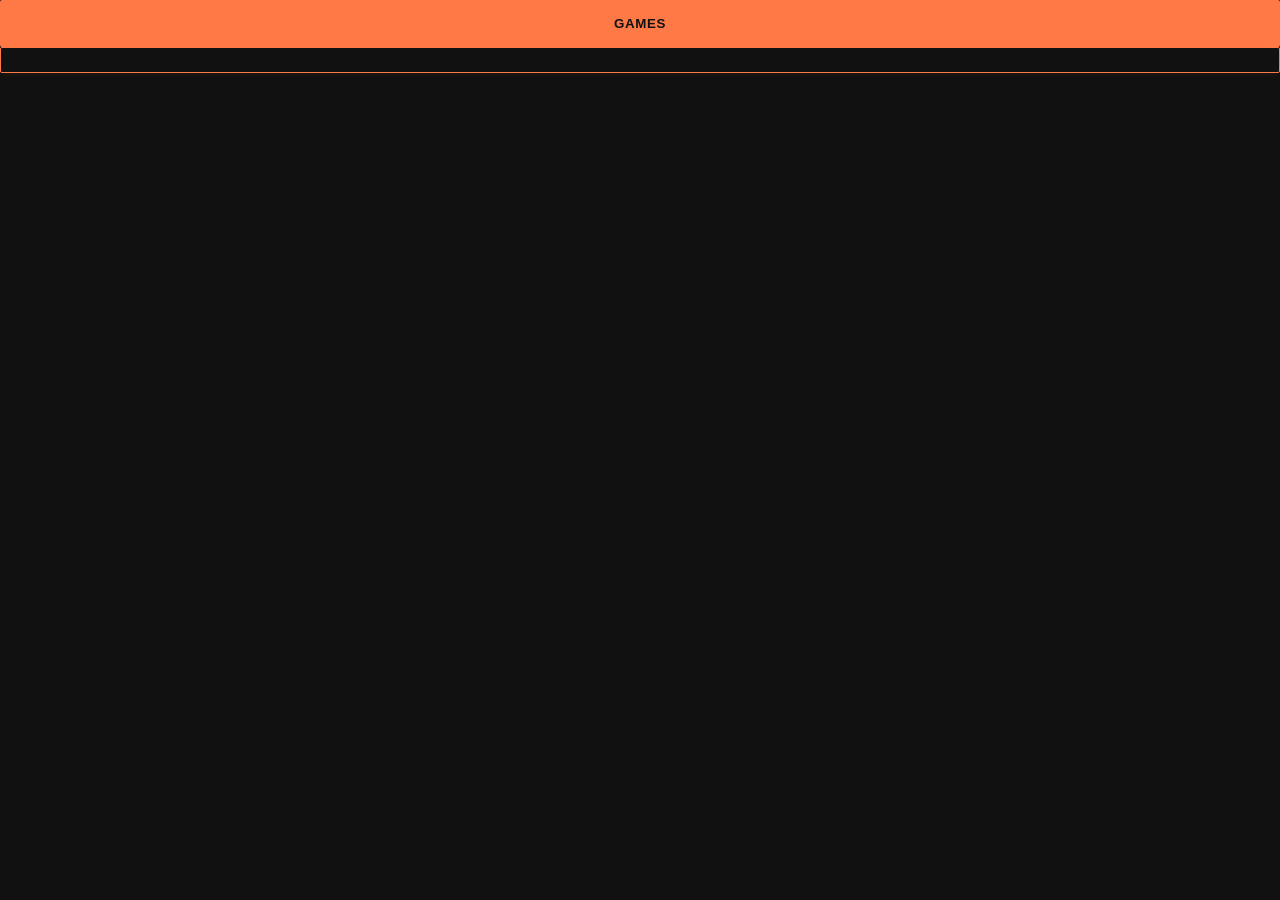
==== index.html @ ea9907a5 "Created base files." ====
<!DOCTYPE html>
<html lang="en">
<head>
    <meta charset="UTF-8">
    <meta name="viewport" content="width=device-width, initial-scale=1.0">
    <title>Document</title>
    <link rel="stylesheet" href="css/styles.css">
</head>
<body>
    <header>
        <a></a>
    </header>
    <button class="btn-primary">Games</button>
    <button class="btn-outline"></button>
</body>
</html>
---- css/styles.css ----
/* * Slash Studios - Dark Orange Theme
 * Custom Stylesheet
 */

/* =========================================
   1. Typography Imports
   ========================================= */
@import url('https://fonts.googleapis.com/css2?family=Fira+Code:wght@400;600&family=Inter:wght@300;400;600;800&display=swap');

/* =========================================
   2. Theme Variables (VSCode Orange)
   ========================================= */
:root {
    /* Colors */
    --vs-bg: #111111;           /* Main background */
    --vs-surface: #1e1e1e;      /* Card/Nav background */
    --vs-border: #2d2d2d;       /* Subtle structural borders */
    --vs-accent: #ff7946;       /* The signature orange */
    --vs-accent-hover: #ff5c1c; /* Darker orange for hover states */
    --vs-text: #d4d4d4;         /* Standard paragraph text */
    --vs-muted: #858585;        /* Muted/comment text */
    --vs-white: #ffffff;

    /* Fonts */
    --font-sans: 'Inter', sans-serif;
    --font-mono: 'Fira Code', monospace;
}

/* =========================================
   3. Base Styles & Resets
   ========================================= */
* {
    box-sizing: border-box;
    margin: 0;
    padding: 0;
}

html {
    scroll-behavior: smooth;
}

body {
    background-color: var(--vs-bg);
    color: var(--vs-text);
    font-family: var(--font-sans);
    -webkit-font-smoothing: antialiased;
    -moz-osx-font-smoothing: grayscale;
    min-height: 100vh;
    display: flex;
    flex-direction: column;
}

/* Highlighting text matches the theme */
::selection {
    background-color: var(--vs-accent);
    color: var(--vs-bg);
}

/* Typography Base Classes */
h1, h2, h3, h4, h5, h6 {
    color: var(--vs-white);
    font-weight: 800;
    text-transform: uppercase;
    letter-spacing: -0.05em;
}

a {
    text-decoration: none;
    color: inherit;
    transition: color 0.2s ease;
}

/* =========================================
   4. Custom Scrollbar (Dark Theme)
   ========================================= */
::-webkit-scrollbar {
    width: 10px;
}

::-webkit-scrollbar-track {
    background: var(--vs-bg);
}

::-webkit-scrollbar-thumb {
    background: var(--vs-border);
    border-radius: 5px;
}

::-webkit-scrollbar-thumb:hover {
    background: var(--vs-accent);
}

/* =========================================
   5. Custom Theme Utilities & Effects
   ========================================= */
   
/* Use this for the monospace/code sections */
.font-mono {
    font-family: var(--font-mono);
}

/* The neon orange text glow */
.glow-text {
    color: var(--vs-accent);
    text-shadow: 0 0 15px rgba(255, 121, 70, 0.4);
}

/* Accent text color helper */
.text-accent {
    color: var(--vs-accent);
}

.text-muted {
    color: var(--vs-muted);
}

/* Game Card hover effect */
.accent-border-hover {
    background-color: var(--vs-bg);
    border: 1px solid var(--vs-border);
    transition: border-color 0.3s ease, box-shadow 0.3s ease;
}

.accent-border-hover:hover {
    border-color: var(--vs-accent);
    box-shadow: 0 0 20px rgba(255, 121, 70, 0.15);
}

/* Primary Button Style */
.btn-primary {
    display: inline-block;
    padding: 1rem 2rem;
    background-color: var(--vs-accent);
    color: var(--vs-bg);
    font-weight: bold;
    text-transform: uppercase;
    letter-spacing: 0.05em;
    border-radius: 2px;
    border: none;
    cursor: pointer;
    transition: background-color 0.3s ease;
}

.btn-primary:hover {
    background-color: var(--vs-accent-hover);
}

/* Outline/Ghost Button Style */
.btn-outline {
    display: inline-block;
    padding: 0.75rem 1.5rem;
    background-color: transparent;
    color: var(--vs-accent);
    border: 1px solid var(--vs-accent);
    font-family: var(--font-mono);
    font-size: 0.875rem;
    border-radius: 2px;
    cursor: pointer;
    transition: all 0.3s ease;
    box-shadow: 0 0 10px rgba(255, 121, 70, 0.1);
}

.btn-outline:hover {
    background-color: var(--vs-accent);
    color: var(--vs-bg);
    box-shadow: 0 0 15px rgba(255, 121, 70, 0.4);
}
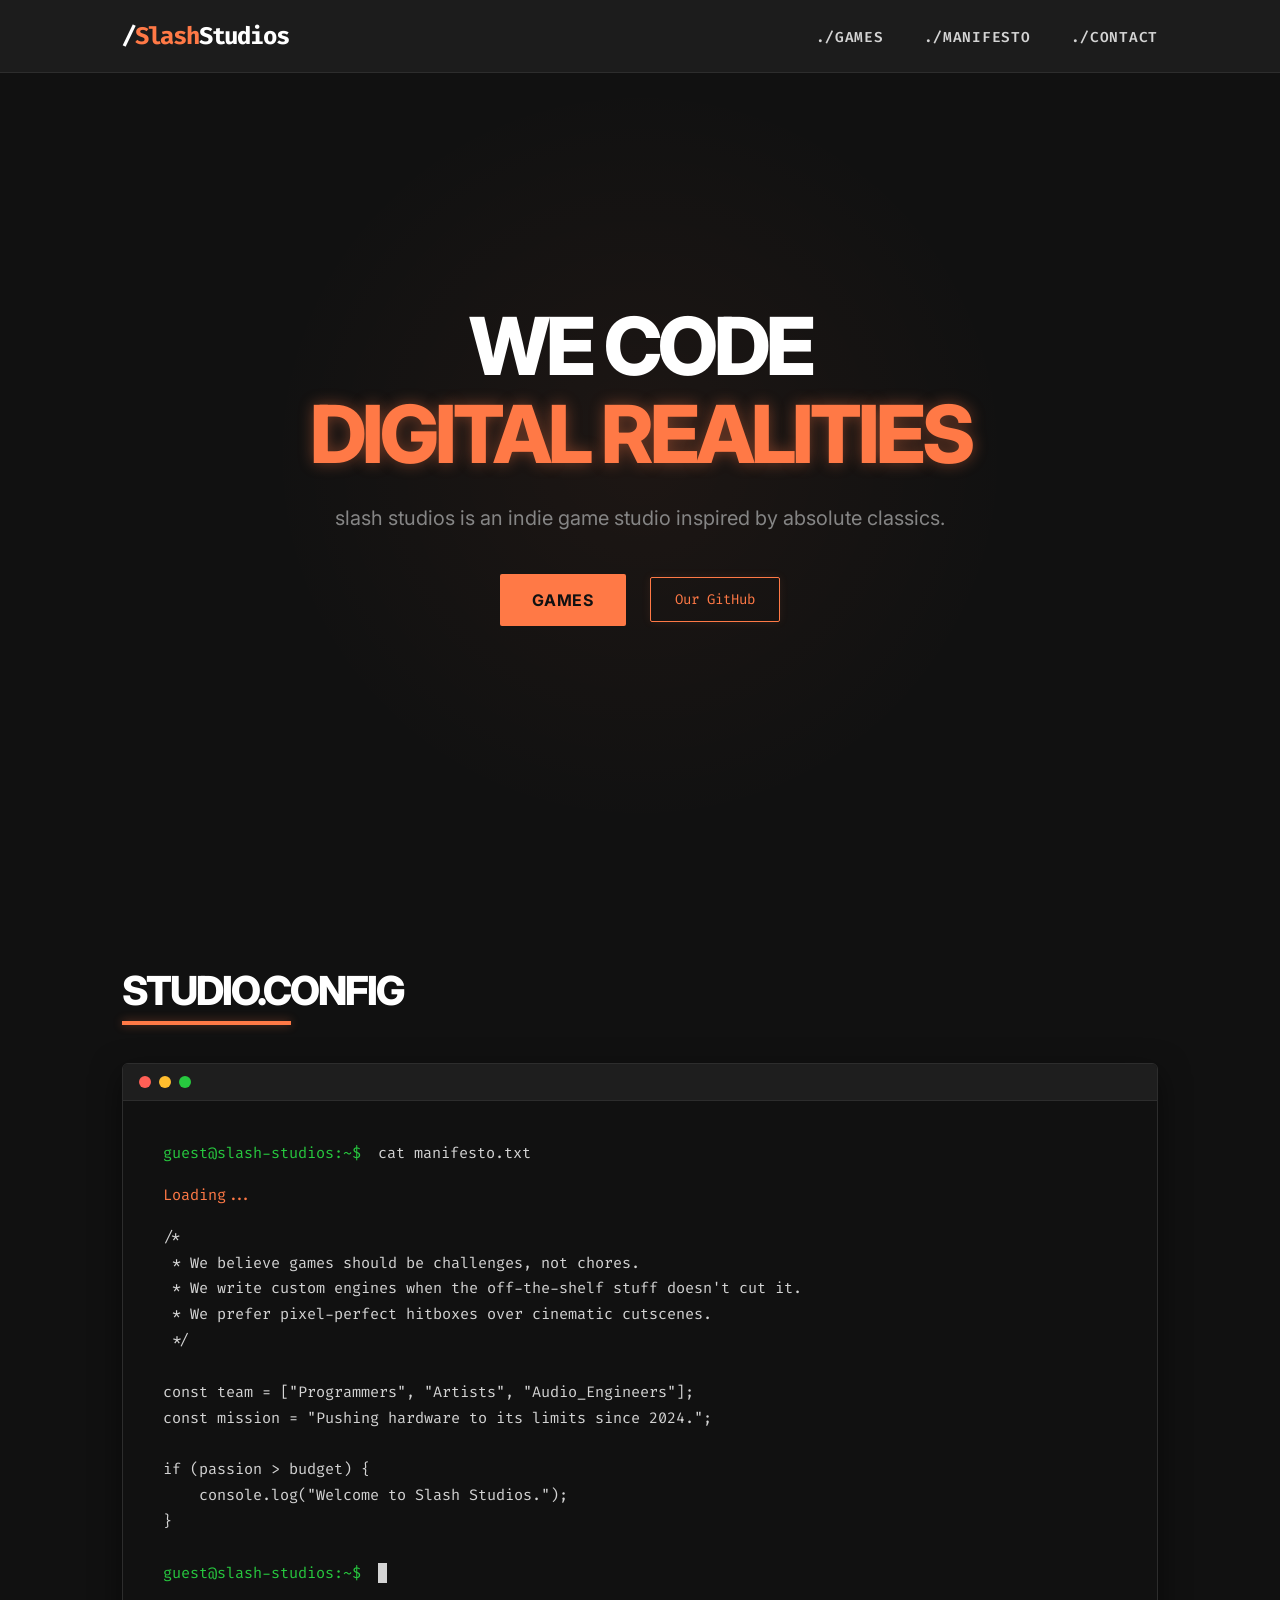
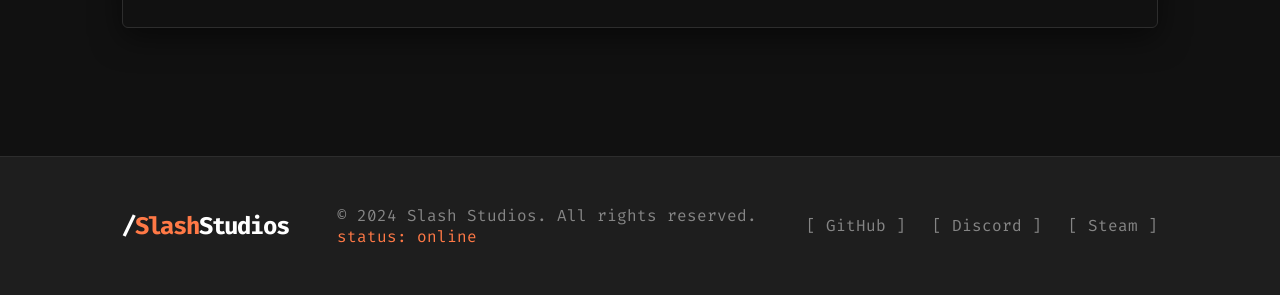
==== commit cddd60d0: "Combined files" ====
--- a/index.html
+++ b/index.html
@@ -3,14 +3,482 @@
 <head>
     <meta charset="UTF-8">
     <meta name="viewport" content="width=device-width, initial-scale=1.0">
-    <title>Document</title>
-    <link rel="stylesheet" href="css/styles.css">
+    <title>Slash Studios | Indie Game Development</title>
+    <style>
+        /* =========================================
+           YOUR PROVIDED CSS (Slash Studios - Dark Orange Theme)
+           ========================================= */
+        @import url('https://fonts.googleapis.com/css2?family=Fira+Code:wght@400;600&family=Inter:wght@300;400;600;800&display=swap');
+
+        :root {
+            /* Colors */
+            --vs-bg: #111111;           /* Main background */
+            --vs-surface: #1e1e1e;      /* Card/Nav background */
+            --vs-border: #2d2d2d;       /* Subtle structural borders */
+            --vs-accent: #ff7946;       /* The signature orange */
+            --vs-accent-hover: #ff5c1c; /* Darker orange for hover states */
+            --vs-text: #d4d4d4;         /* Standard paragraph text */
+            --vs-muted: #858585;        /* Muted/comment text */
+            --vs-white: #ffffff;
+
+            /* Fonts */
+            --font-sans: 'Inter', sans-serif;
+            --font-mono: 'Fira Code', monospace;
+        }
+
+        * {
+            box-sizing: border-box;
+            margin: 0;
+            padding: 0;
+        }
+
+        html {
+            scroll-behavior: smooth;
+        }
+
+        body {
+            background-color: var(--vs-bg);
+            color: var(--vs-text);
+            font-family: var(--font-sans);
+            -webkit-font-smoothing: antialiased;
+            -moz-osx-font-smoothing: grayscale;
+            min-height: 100vh;
+            display: flex;
+            flex-direction: column;
+        }
+
+        ::selection {
+            background-color: var(--vs-accent);
+            color: var(--vs-bg);
+        }
+
+        h1, h2, h3, h4, h5, h6 {
+            color: var(--vs-white);
+            font-weight: 800;
+            text-transform: uppercase;
+            letter-spacing: -0.05em;
+        }
+
+        a {
+            text-decoration: none;
+            color: inherit;
+            transition: color 0.2s ease;
+        }
+
+        ::-webkit-scrollbar {
+            width: 10px;
+        }
+
+        ::-webkit-scrollbar-track {
+            background: var(--vs-bg);
+        }
+
+        ::-webkit-scrollbar-thumb {
+            background: var(--vs-border);
+            border-radius: 5px;
+        }
+
+        ::-webkit-scrollbar-thumb:hover {
+            background: var(--vs-accent);
+        }
+
+        .font-mono { font-family: var(--font-mono); }
+        .glow-text {
+            color: var(--vs-accent);
+            text-shadow: 0 0 15px rgba(255, 121, 70, 0.4);
+        }
+        .text-accent { color: var(--vs-accent); }
+        .text-muted { color: var(--vs-muted); }
+
+        .accent-border-hover {
+            background-color: var(--vs-bg);
+            border: 1px solid var(--vs-border);
+            transition: border-color 0.3s ease, box-shadow 0.3s ease;
+        }
+
+        .accent-border-hover:hover {
+            border-color: var(--vs-accent);
+            box-shadow: 0 0 20px rgba(255, 121, 70, 0.15);
+        }
+
+        .btn-primary {
+            display: inline-block;
+            padding: 1rem 2rem;
+            background-color: var(--vs-accent);
+            color: var(--vs-bg);
+            font-weight: bold;
+            text-transform: uppercase;
+            letter-spacing: 0.05em;
+            border-radius: 2px;
+            border: none;
+            cursor: pointer;
+            transition: background-color 0.3s ease;
+        }
+
+        .btn-primary:hover {
+            background-color: var(--vs-accent-hover);
+        }
+
+        .btn-outline {
+            display: inline-block;
+            padding: 0.75rem 1.5rem;
+            background-color: transparent;
+            color: var(--vs-accent);
+            border: 1px solid var(--vs-accent);
+            font-family: var(--font-mono);
+            font-size: 0.875rem;
+            border-radius: 2px;
+            cursor: pointer;
+            transition: all 0.3s ease;
+            box-shadow: 0 0 10px rgba(255, 121, 70, 0.1);
+        }
+
+        .btn-outline:hover {
+            background-color: var(--vs-accent);
+            color: var(--vs-bg);
+            box-shadow: 0 0 15px rgba(255, 121, 70, 0.4);
+        }
+
+        /* =========================================
+           LAYOUT & STRUCTURAL CSS (Added for the site)
+           ========================================= */
+        .container {
+            width: 100%;
+            max-width: 1100px;
+            margin: 0 auto;
+            padding: 0 2rem;
+        }
+
+        /* Navbar */
+        .navbar {
+            background-color: rgba(30, 30, 30, 0.95);
+            backdrop-filter: blur(10px);
+            border-bottom: 1px solid var(--vs-border);
+            position: sticky;
+            top: 0;
+            z-index: 1000;
+            padding: 1.25rem 0;
+        }
+
+        .nav-content {
+            display: flex;
+            justify-content: space-between;
+            align-items: center;
+        }
+
+        .logo {
+            font-size: 1.5rem;
+            font-weight: 800;
+            letter-spacing: -0.05em;
+        }
+
+        .nav-links {
+            display: flex;
+            gap: 2.5rem;
+            list-style: none;
+        }
+
+        .nav-links a {
+            font-size: 0.9rem;
+            text-transform: uppercase;
+            font-weight: 600;
+            letter-spacing: 0.05em;
+        }
+
+        .nav-links a:hover {
+            color: var(--vs-accent);
+        }
+
+        /* Sections */
+        .section {
+            padding: 8rem 0;
+        }
+
+        .bg-surface {
+            background-color: var(--vs-surface);
+            border-top: 1px solid var(--vs-border);
+            border-bottom: 1px solid var(--vs-border);
+        }
+
+        .section-title {
+            font-size: 2.5rem;
+            margin-bottom: 3rem;
+            position: relative;
+            display: inline-block;
+        }
+
+        .section-title::after {
+            content: '';
+            position: absolute;
+            bottom: -10px;
+            left: 0;
+            width: 60%;
+            height: 4px;
+            background: var(--vs-accent);
+            box-shadow: 0 0 10px rgba(255, 121, 70, 0.4);
+        }
+
+        /* Hero */
+        .hero {
+            min-height: 85vh;
+            display: flex;
+            align-items: center;
+            justify-content: center;
+            text-align: center;
+            position: relative;
+            overflow: hidden;
+        }
+
+        .hero::before {
+            content: '';
+            position: absolute;
+            top: 0; left: 0; right: 0; bottom: 0;
+            background: radial-gradient(circle at 50% 50%, rgba(255, 121, 70, 0.05) 0%, transparent 50%);
+            z-index: -1;
+        }
+
+        .hero-title {
+            font-size: clamp(3rem, 8vw, 5rem);
+            margin: 1rem 0 1.5rem;
+            line-height: 1.1;
+        }
+
+        .hero-subtitle {
+            font-size: 1.25rem;
+            max-width: 650px;
+            margin: 0 auto 2.5rem;
+            line-height: 1.6;
+        }
+
+        .hero-actions {
+            display: flex;
+            gap: 1.5rem;
+            justify-content: center;
+            align-items: center;
+        }
+
+        /* Grid / Cards */
+        .game-grid {
+            display: grid;
+            grid-template-columns: repeat(auto-fit, minmax(320px, 1fr));
+            gap: 2.5rem;
+        }
+
+        .game-card {
+            border-radius: 4px;
+            padding: 1.5rem;
+            display: flex;
+            flex-direction: column;
+            gap: 1.5rem;
+        }
+
+        .game-img-placeholder {
+            background: #0a0a0a;
+            height: 220px;
+            border-radius: 2px;
+            display: flex;
+            align-items: center;
+            justify-content: center;
+            color: var(--vs-border);
+            font-family: var(--font-mono);
+            font-size: 0.9rem;
+            border: 1px dashed var(--vs-border);
+            position: relative;
+            overflow: hidden;
+        }
+
+        .game-img-placeholder::after {
+            content: '';
+            position: absolute;
+            top: 0; left: -100%; width: 50%; height: 100%;
+            background: linear-gradient(to right, transparent, rgba(255,255,255,0.02), transparent);
+            transform: skewX(-20deg);
+            transition: left 0.5s ease;
+        }
+
+        .game-card:hover .game-img-placeholder::after {
+            left: 200%;
+        }
+
+        .game-title {
+            font-size: 1.5rem;
+            margin-bottom: 0.5rem;
+        }
+
+        .game-info p {
+            line-height: 1.5;
+            margin-bottom: 1.5rem;
+        }
+
+        .card-link {
+            display: inline-flex;
+            align-items: center;
+            gap: 0.5rem;
+            font-size: 0.9rem;
+        }
+
+        .card-link:hover {
+            text-shadow: 0 0 8px rgba(255, 121, 70, 0.5);
+        }
+
+        /* Terminal Style About Section */
+        .terminal-window {
+            background: var(--vs-bg);
+            border: 1px solid var(--vs-border);
+            border-radius: 6px;
+            overflow: hidden;
+            box-shadow: 0 10px 30px rgba(0,0,0,0.5);
+        }
+
+        .terminal-header {
+            background: var(--vs-surface);
+            padding: 0.75rem 1rem;
+            border-bottom: 1px solid var(--vs-border);
+            display: flex;
+            gap: 0.5rem;
+        }
+
+        .terminal-dot {
+            width: 12px;
+            height: 12px;
+            border-radius: 50%;
+            background: var(--vs-muted);
+        }
+        .terminal-dot:nth-child(1) { background: #ff5f56; } /* Close */
+        .terminal-dot:nth-child(2) { background: #ffbd2e; } /* Min */
+        .terminal-dot:nth-child(3) { background: #27c93f; } /* Max */
+
+        .terminal-body {
+            padding: 2.5rem;
+            font-family: var(--font-mono);
+            color: var(--vs-text);
+            line-height: 1.7;
+            font-size: 0.95rem;
+        }
+
+        .terminal-prompt {
+            color: #27c93f;
+            margin-right: 0.5rem;
+        }
+
+        /* Footer */
+        .footer {
+            background-color: var(--vs-surface);
+            padding: 3rem 0;
+            border-top: 1px solid var(--vs-border);
+            margin-top: auto;
+        }
+
+        .footer-content {
+            display: flex;
+            justify-content: space-between;
+            align-items: center;
+        }
+
+        @media (max-width: 768px) {
+            .nav-links { display: none; }
+            .hero-title { font-size: 2.5rem; }
+            .hero-actions { flex-direction: column; }
+            .footer-content { flex-direction: column; gap: 1rem; text-align: center; }
+        }
+    </style>
 </head>
 <body>
-    <header>
-        <a></a>
+
+    <!-- Navigation -->
+    <nav class="navbar">
+        <div class="container nav-content">
+            <a href="#" class="logo font-mono"><span style="color: var(--vs-white)">/</span><span class="text-accent">Slash</span><span style="color: var(--vs-white)">Studios</span></a>
+            <ul class="nav-links font-mono">
+                <li><a href="#games">./Games</a></li>
+                <li><a href="#about">./Manifesto</a></li>
+                <li><a href="#contact">./Contact</a></li>
+            </ul>
+        </div>
+    </nav>
+
+    <!-- Hero Section -->
+    <header class="hero">
+        <div class="container">
+            <h1 class="hero-title">We code <br><span class="glow-text">digital realities</span></h1>
+            <p class="hero-subtitle text-muted">
+                slash studios is an indie game studio inspired by absolute classics.
+            </p>
+            <div class="hero-actions">
+                <a href="#games" class="btn-primary">Games</a>
+                <a href="#contact" class="btn-outline font-mono">Our GitHub</a>
+            </div>
+        </div>
     </header>
-    <button class="btn-primary">Games</button>
-    <button class="btn-outline"></button>
+
+    <!-- About/Manifesto Section -->
+    <section id="about" class="section">
+        <div class="container">
+            <h2 class="section-title">Studio.Config</h2>
+            
+            <div class="terminal-window">
+                <div class="terminal-header">
+                    <div class="terminal-dot"></div>
+                    <div class="terminal-dot"></div>
+                    <div class="terminal-dot"></div>
+                </div>
+                <div class="terminal-body">
+                    <p><span class="terminal-prompt">guest@slash-studios:~$</span> cat manifesto.txt</p>
+                    <p class="text-accent" style="margin: 1rem 0;">Loading...</p>
+                    <p>
+                        /*<br>
+                        &nbsp;* We believe games should be challenges, not chores.<br>
+                        &nbsp;* We write custom engines when the off-the-shelf stuff doesn't cut it.<br>
+                        &nbsp;* We prefer pixel-perfect hitboxes over cinematic cutscenes.<br>
+                        &nbsp;*/
+                    </p>
+                    <br>
+                    <p>
+                        const team = ["Programmers", "Artists", "Audio_Engineers"];<br>
+                        const mission = "Pushing hardware to its limits since 2024.";<br>
+                        <br>
+                        if (passion > budget) {<br>
+                        &nbsp;&nbsp;&nbsp;&nbsp;console.log("Welcome to Slash Studios.");<br>
+                        }
+                    </p>
+                    <br>
+                    <p><span class="terminal-prompt">guest@slash-studios:~$</span> <span class="blink">_</span></p>
+                </div>
+            </div>
+        </div>
+    </section>
+
+    <!-- Footer -->
+    <footer id="contact" class="footer">
+        <div class="container footer-content">
+            <div class="logo font-mono text-muted">
+                <span style="color: var(--vs-white)">/</span><span class="text-accent">Slash</span><span style="color: var(--vs-white)">Studios</span>
+            </div>
+            <p class="text-muted text-sm font-mono">
+                © 2024 Slash Studios. All rights reserved. <br>
+                <span class="text-accent">status: online</span>
+            </p>
+            <div class="social-links font-mono text-sm">
+                <a href="#" class="text-muted hover:text-accent" style="margin-right: 1rem;">[ GitHub ]</a>
+                <a href="#" class="text-muted hover:text-accent" style="margin-right: 1rem;">[ Discord ]</a>
+                <a href="#" class="text-muted hover:text-accent">[ Steam ]</a>
+            </div>
+        </div>
+    </footer>
+
+    <style>
+        /* A little extra animation for the terminal */
+        .blink {
+            animation: blinker 1s linear infinite;
+            background: var(--vs-text);
+            color: var(--vs-text);
+        }
+        @keyframes blinker {
+            50% { opacity: 0; }
+        }
+        .hover\:text-accent:hover {
+            color: var(--vs-accent) !important;
+        }
+    </style>
 </body>
 </html>
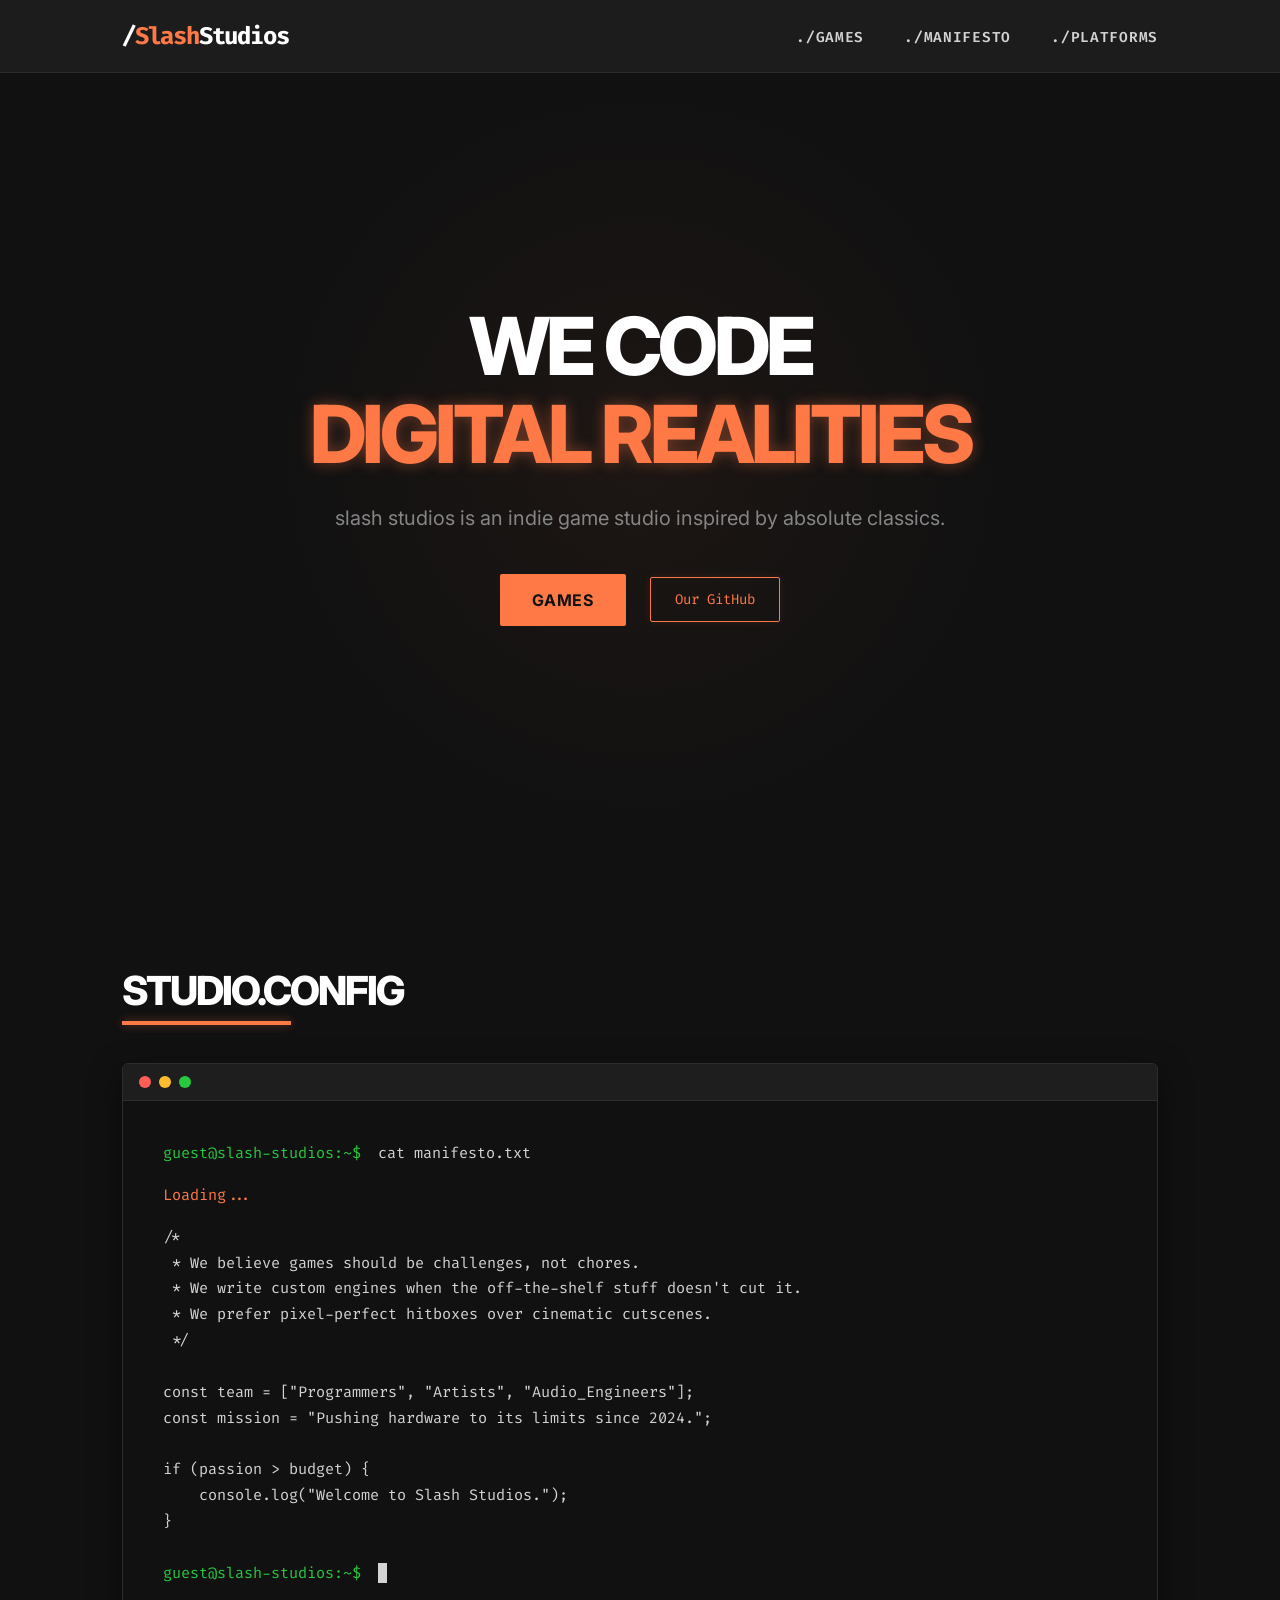
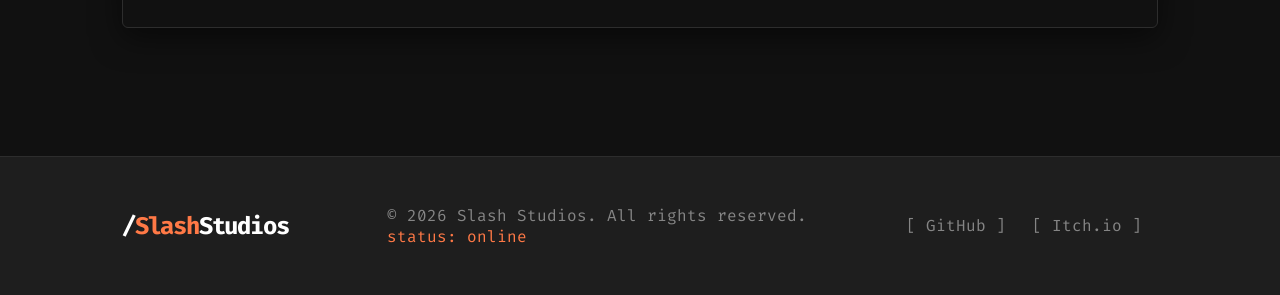
==== commit f871ebae: "Added games" ====
--- a/index.html
+++ b/index.html
@@ -390,9 +390,9 @@
         <div class="container nav-content">
             <a href="#" class="logo font-mono"><span style="color: var(--vs-white)">/</span><span class="text-accent">Slash</span><span style="color: var(--vs-white)">Studios</span></a>
             <ul class="nav-links font-mono">
-                <li><a href="#games">./Games</a></li>
+                <li><a href="games.html">./Games</a></li>
                 <li><a href="#about">./Manifesto</a></li>
-                <li><a href="#contact">./Contact</a></li>
+                <li><a href="#platforms">./Platforms</a></li>
             </ul>
         </div>
     </nav>
@@ -405,8 +405,8 @@
                 slash studios is an indie game studio inspired by absolute classics.
             </p>
             <div class="hero-actions">
-                <a href="#games" class="btn-primary">Games</a>
-                <a href="#contact" class="btn-outline font-mono">Our GitHub</a>
+                <a href="games.html" class="btn-primary">Games</a>
+                <a href="https://github.com/GDSlash" class="btn-outline font-mono">Our GitHub</a>
             </div>
         </div>
     </header>
@@ -449,19 +449,18 @@
     </section>
 
     <!-- Footer -->
-    <footer id="contact" class="footer">
+    <footer id="platforms" class="footer">
         <div class="container footer-content">
             <div class="logo font-mono text-muted">
                 <span style="color: var(--vs-white)">/</span><span class="text-accent">Slash</span><span style="color: var(--vs-white)">Studios</span>
             </div>
             <p class="text-muted text-sm font-mono">
-                © 2024 Slash Studios. All rights reserved. <br>
+                © 2026 Slash Studios. All rights reserved. <br>
                 <span class="text-accent">status: online</span>
             </p>
             <div class="social-links font-mono text-sm">
                 <a href="#" class="text-muted hover:text-accent" style="margin-right: 1rem;">[ GitHub ]</a>
-                <a href="#" class="text-muted hover:text-accent" style="margin-right: 1rem;">[ Discord ]</a>
-                <a href="#" class="text-muted hover:text-accent">[ Steam ]</a>
+                <a href="#" class="text-muted hover:text-accent" style="margin-right: 1rem;">[ Itch.io ]</a>
             </div>
         </div>
     </footer>
